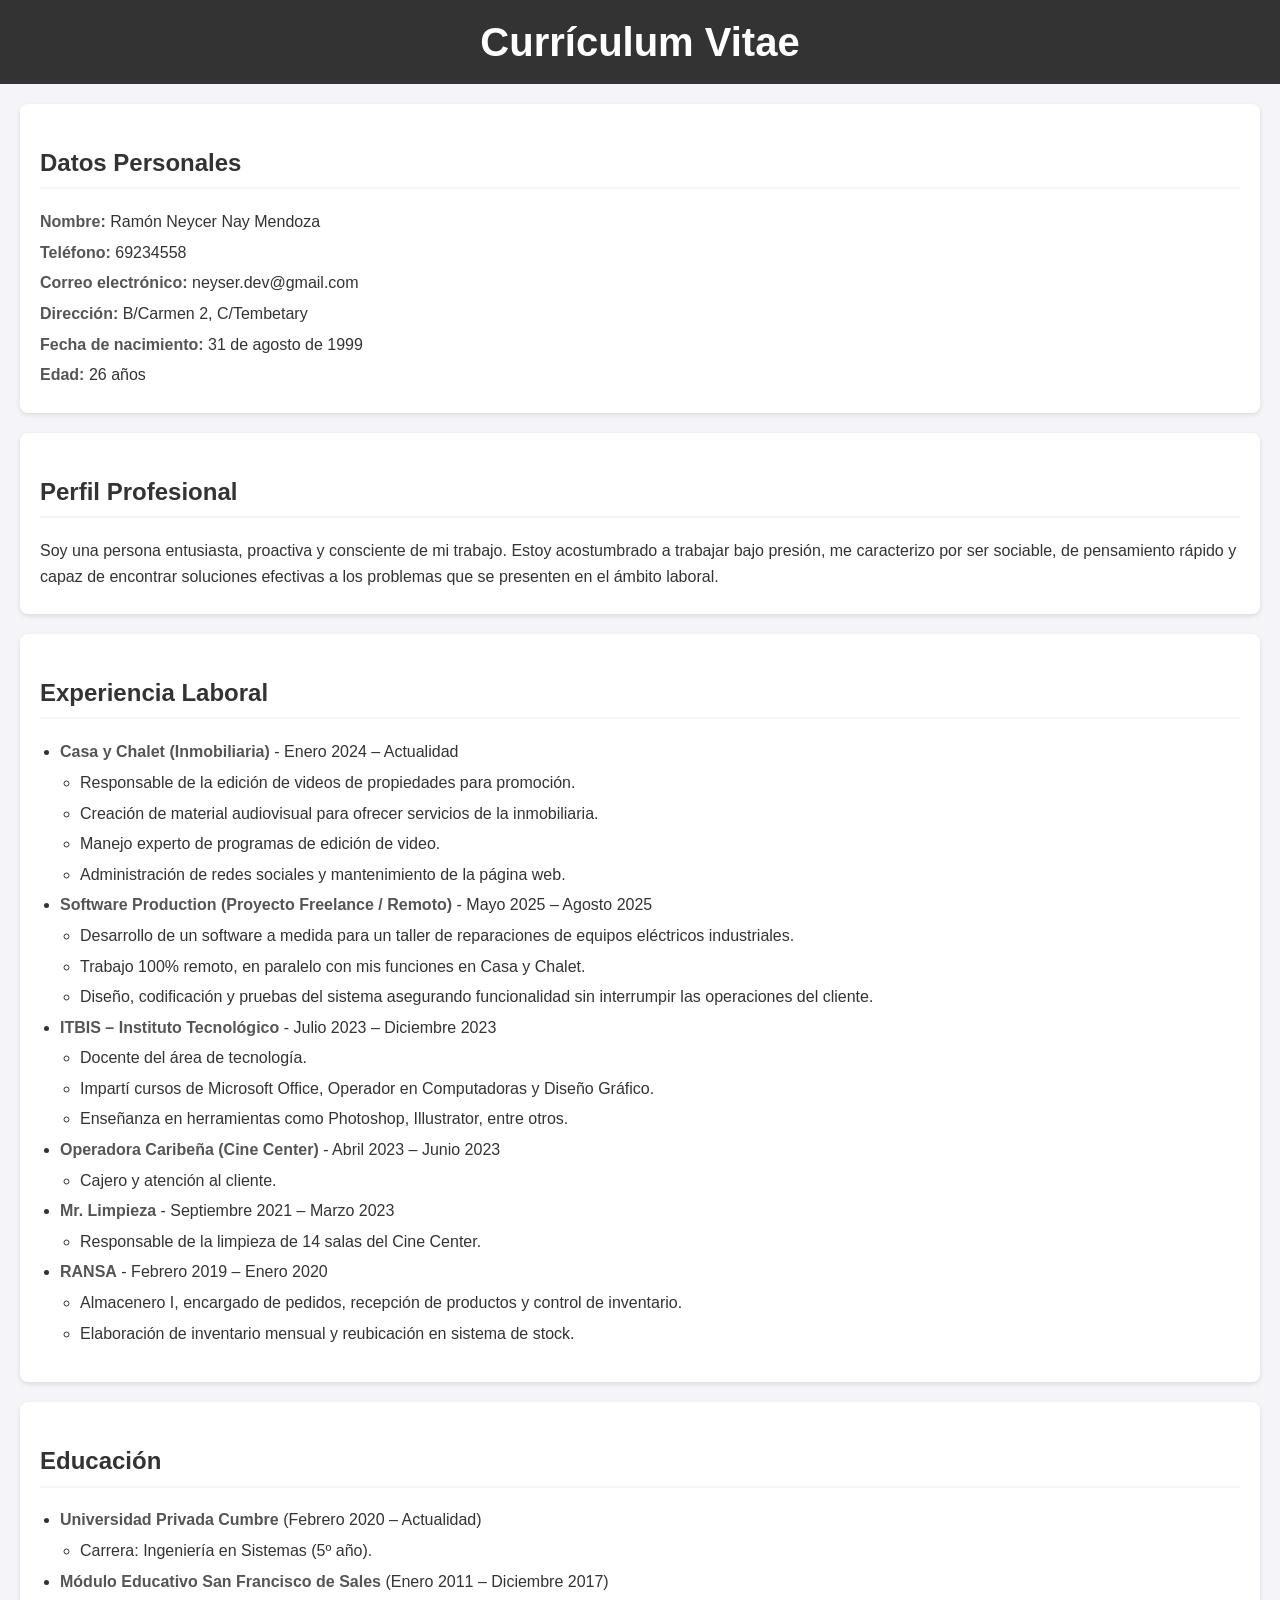
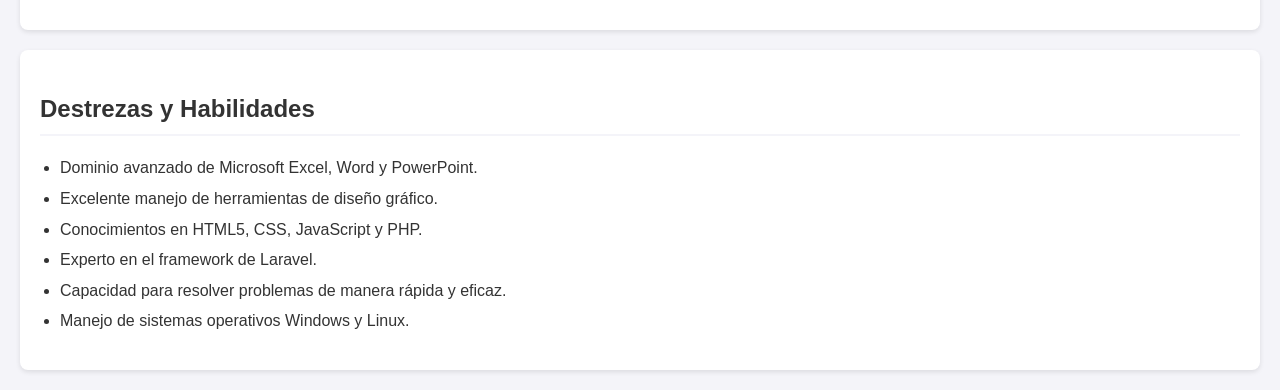
==== index.html @ 0946c5b8 "Primer commit" ====
<!DOCTYPE html>
<html lang="es">
<head>
    <meta charset="UTF-8">
    <meta name="viewport" content="width=device-width, initial-scale=1.0">
    <title>Currículum Vitae</title>
    <link rel="stylesheet" href="style.css">
</head>
<body>
    <header>
        <h1>Currículum Vitae</h1>
    </header>
    <section>
        <h2>Datos Personales</h2>
        <p><strong>Nombre:</strong> Ramón Neycer Nay Mendoza</p>
        <p><strong>Teléfono:</strong> 69234558</p>
        <p><strong>Correo electrónico:</strong> neyser.dev@gmail.com</p>
        <p><strong>Dirección:</strong> B/Carmen 2, C/Tembetary</p>
        <p><strong>Fecha de nacimiento:</strong> 31 de agosto de 1999</p>
        <p><strong>Edad:</strong> 26 años</p>
    </section>
    <section>
        <h2>Perfil Profesional</h2>
        <p>Soy una persona entusiasta, proactiva y consciente de mi trabajo. Estoy acostumbrado a trabajar bajo presión, me caracterizo por ser sociable, de pensamiento rápido y capaz de encontrar soluciones efectivas a los problemas que se presenten en el ámbito laboral.</p>
    </section>
    <section>
        <h2>Experiencia Laboral</h2>
        <ul>
            <li><strong>Casa y Chalet (Inmobiliaria)</strong> - Enero 2024 – Actualidad
                <ul>
                    <li>Responsable de la edición de videos de propiedades para promoción.</li>
                    <li>Creación de material audiovisual para ofrecer servicios de la inmobiliaria.</li>
                    <li>Manejo experto de programas de edición de video.</li>
                    <li>Administración de redes sociales y mantenimiento de la página web.</li>
                </ul>
            </li>
            <li><strong>Software Production (Proyecto Freelance / Remoto)</strong> - Mayo 2025 – Agosto 2025
                <ul>
                    <li>Desarrollo de un software a medida para un taller de reparaciones de equipos eléctricos industriales.</li>
                    <li>Trabajo 100% remoto, en paralelo con mis funciones en Casa y Chalet.</li>
                    <li>Diseño, codificación y pruebas del sistema asegurando funcionalidad sin interrumpir las operaciones del cliente.</li>
                </ul>
            </li>
            <li><strong>ITBIS – Instituto Tecnológico</strong> - Julio 2023 – Diciembre 2023
                <ul>
                    <li>Docente del área de tecnología.</li>
                    <li>Impartí cursos de Microsoft Office, Operador en Computadoras y Diseño Gráfico.</li>
                    <li>Enseñanza en herramientas como Photoshop, Illustrator, entre otros.</li>
                </ul>
            </li>
            <li><strong>Operadora Caribeña (Cine Center)</strong> - Abril 2023 – Junio 2023
                <ul>
                    <li>Cajero y atención al cliente.</li>
                </ul>
            </li>
            <li><strong>Mr. Limpieza</strong> - Septiembre 2021 – Marzo 2023
                <ul>
                    <li>Responsable de la limpieza de 14 salas del Cine Center.</li>
                </ul>
            </li>
            <li><strong>RANSA</strong> - Febrero 2019 – Enero 2020
                <ul>
                    <li>Almacenero I, encargado de pedidos, recepción de productos y control de inventario.</li>
                    <li>Elaboración de inventario mensual y reubicación en sistema de stock.</li>
                </ul>
            </li>
        </ul>
    </section>
    <section>
        <h2>Educación</h2>
        <ul>
            <li><strong>Universidad Privada Cumbre</strong> (Febrero 2020 – Actualidad)
                <ul>
                    <li>Carrera: Ingeniería en Sistemas (5º año).</li>
                </ul>
            </li>
            <li><strong>Módulo Educativo San Francisco de Sales</strong> (Enero 2011 – Diciembre 2017)</li>
        </ul>
    </section>
    <section>
        <h2>Destrezas y Habilidades</h2>
        <ul>
            <li>Dominio avanzado de Microsoft Excel, Word y PowerPoint.</li>
            <li>Excelente manejo de herramientas de diseño gráfico.</li>
            <li>Conocimientos en HTML5, CSS, JavaScript y PHP.</li>
            <li>Experto en el framework de Laravel.</li>
            <li>Capacidad para resolver problemas de manera rápida y eficaz.</li>
            <li>Manejo de sistemas operativos Windows y Linux.</li>
        </ul>
    </section>
</body>
</html>
---- style.css ----
body {
    font-family: Arial, sans-serif;
    line-height: 1.6;
    margin: 0;
    padding: 0;
    background-color: #f4f4f9;
    color: #333;
}

header {
    background: #333;
    color: #fff;
    padding: 10px 0;
    text-align: center;
}

h1 {
    margin: 0;
    font-size: 2.5em;
}

section {
    margin: 20px;
    padding: 20px;
    background: #fff;
    border-radius: 8px;
    box-shadow: 0 2px 5px rgba(0, 0, 0, 0.1);
}

h2 {
    color: #333;
    border-bottom: 2px solid #f4f4f9;
    padding-bottom: 5px;
}

p, li {
    margin: 5px 0;
}

ul {
    padding-left: 20px;
}

strong {
    color: #555;
}
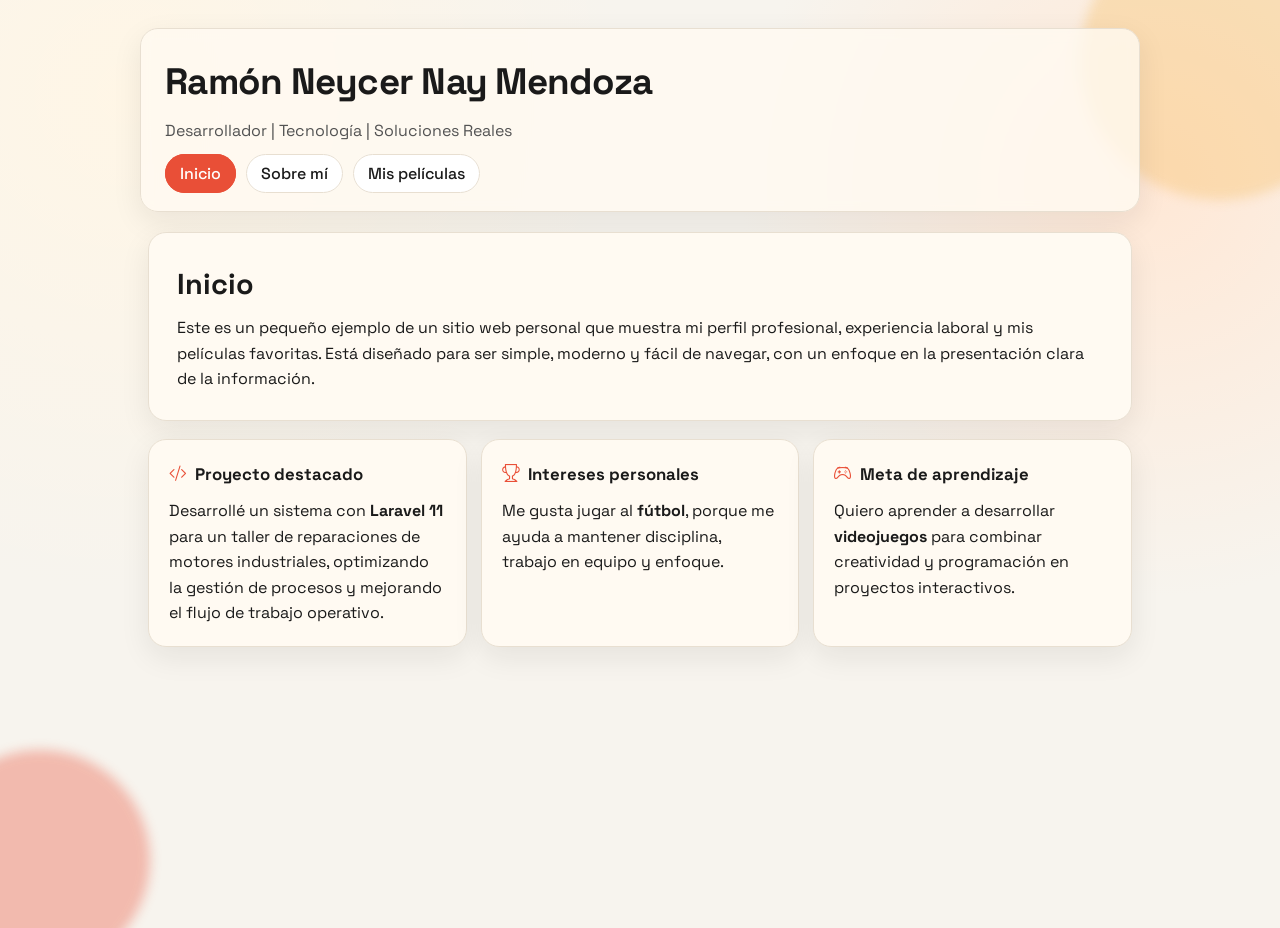
==== commit 225d40d8: "se agrego dos paginas de navegacion sobre y peliculas y se rediseño el pequeño sitio web personal de" ====
--- a/index.html
+++ b/index.html
@@ -1,92 +1,71 @@
 <!DOCTYPE html>
 <html lang="es">
 <head>
-    <meta charset="UTF-8">
-    <meta name="viewport" content="width=device-width, initial-scale=1.0">
-    <title>Currículum Vitae</title>
-    <link rel="stylesheet" href="style.css">
+    <meta charset="UTF-8" />
+    <meta name="viewport" content="width=device-width, initial-scale=1.0" />
+    <title>Inicio - Mi Sitio Web</title>
+
+    <!-- Tipografía -->
+    <link rel="preconnect" href="https://fonts.googleapis.com" />
+    <link rel="preconnect" href="https://fonts.gstatic.com" crossorigin />
+    <link href="https://fonts.googleapis.com/css2?family=Space+Grotesk:wght@400;500;700&display=swap" rel="stylesheet" />
+
+    <!-- Iconos minimalistas -->
+    <link rel="stylesheet" href="https://cdn.jsdelivr.net/npm/bootstrap-icons@1.11.3/font/bootstrap-icons.min.css" />
+
+    <link rel="stylesheet" href="style.css" />
 </head>
 <body>
-    <header>
-        <h1>Currículum Vitae</h1>
+    <div class="bg-shape shape-1"></div>
+    <div class="bg-shape shape-2"></div>
+
+    <header class="site-header">
+        <h1>Ramón Neycer Nay Mendoza</h1>
+        <p class="subtitle">Desarrollador | Tecnología | Soluciones Reales</p>
+
+        <nav>
+            <ul class="nav-list">
+                <li><a href="index.html" class="active">Inicio</a></li>
+                <li><a href="sobre-mi.html">Sobre mí</a></li>
+                <li><a href="mis-peliculas.html">Mis películas</a></li>
+            </ul>
+        </nav>
     </header>
-    <section>
-        <h2>Datos Personales</h2>
-        <p><strong>Nombre:</strong> Ramón Neycer Nay Mendoza</p>
-        <p><strong>Teléfono:</strong> 69234558</p>
-        <p><strong>Correo electrónico:</strong> neyser.dev@gmail.com</p>
-        <p><strong>Dirección:</strong> B/Carmen 2, C/Tembetary</p>
-        <p><strong>Fecha de nacimiento:</strong> 31 de agosto de 1999</p>
-        <p><strong>Edad:</strong> 26 años</p>
-    </section>
-    <section>
-        <h2>Perfil Profesional</h2>
-        <p>Soy una persona entusiasta, proactiva y consciente de mi trabajo. Estoy acostumbrado a trabajar bajo presión, me caracterizo por ser sociable, de pensamiento rápido y capaz de encontrar soluciones efectivas a los problemas que se presenten en el ámbito laboral.</p>
-    </section>
-    <section>
-        <h2>Experiencia Laboral</h2>
-        <ul>
-            <li><strong>Casa y Chalet (Inmobiliaria)</strong> - Enero 2024 – Actualidad
-                <ul>
-                    <li>Responsable de la edición de videos de propiedades para promoción.</li>
-                    <li>Creación de material audiovisual para ofrecer servicios de la inmobiliaria.</li>
-                    <li>Manejo experto de programas de edición de video.</li>
-                    <li>Administración de redes sociales y mantenimiento de la página web.</li>
-                </ul>
-            </li>
-            <li><strong>Software Production (Proyecto Freelance / Remoto)</strong> - Mayo 2025 – Agosto 2025
-                <ul>
-                    <li>Desarrollo de un software a medida para un taller de reparaciones de equipos eléctricos industriales.</li>
-                    <li>Trabajo 100% remoto, en paralelo con mis funciones en Casa y Chalet.</li>
-                    <li>Diseño, codificación y pruebas del sistema asegurando funcionalidad sin interrumpir las operaciones del cliente.</li>
-                </ul>
-            </li>
-            <li><strong>ITBIS – Instituto Tecnológico</strong> - Julio 2023 – Diciembre 2023
-                <ul>
-                    <li>Docente del área de tecnología.</li>
-                    <li>Impartí cursos de Microsoft Office, Operador en Computadoras y Diseño Gráfico.</li>
-                    <li>Enseñanza en herramientas como Photoshop, Illustrator, entre otros.</li>
-                </ul>
-            </li>
-            <li><strong>Operadora Caribeña (Cine Center)</strong> - Abril 2023 – Junio 2023
-                <ul>
-                    <li>Cajero y atención al cliente.</li>
-                </ul>
-            </li>
-            <li><strong>Mr. Limpieza</strong> - Septiembre 2021 – Marzo 2023
-                <ul>
-                    <li>Responsable de la limpieza de 14 salas del Cine Center.</li>
-                </ul>
-            </li>
-            <li><strong>RANSA</strong> - Febrero 2019 – Enero 2020
-                <ul>
-                    <li>Almacenero I, encargado de pedidos, recepción de productos y control de inventario.</li>
-                    <li>Elaboración de inventario mensual y reubicación en sistema de stock.</li>
-                </ul>
-            </li>
-        </ul>
-    </section>
-    <section>
-        <h2>Educación</h2>
-        <ul>
-            <li><strong>Universidad Privada Cumbre</strong> (Febrero 2020 – Actualidad)
-                <ul>
-                    <li>Carrera: Ingeniería en Sistemas (5º año).</li>
-                </ul>
-            </li>
-            <li><strong>Módulo Educativo San Francisco de Sales</strong> (Enero 2011 – Diciembre 2017)</li>
-        </ul>
-    </section>
-    <section>
-        <h2>Destrezas y Habilidades</h2>
-        <ul>
-            <li>Dominio avanzado de Microsoft Excel, Word y PowerPoint.</li>
-            <li>Excelente manejo de herramientas de diseño gráfico.</li>
-            <li>Conocimientos en HTML5, CSS, JavaScript y PHP.</li>
-            <li>Experto en el framework de Laravel.</li>
-            <li>Capacidad para resolver problemas de manera rápida y eficaz.</li>
-            <li>Manejo de sistemas operativos Windows y Linux.</li>
-        </ul>
-    </section>
+
+    <main class="container">
+        <section class="hero reveal">
+            <h2>Inicio</h2>
+            <p>
+                Este es un pequeño ejemplo de un sitio web personal que muestra mi perfil profesional, experiencia laboral y mis películas favoritas. Está diseñado para ser simple, moderno y fácil de navegar, con un enfoque en la presentación clara de la información.
+            </p>
+        </section>
+
+        <section class="grid-cards reveal">
+            <article class="card">
+                <h3><i class="bi bi-code-slash"></i> Proyecto destacado</h3>
+                <p>
+                    Desarrollé un sistema con <strong>Laravel 11</strong> para un taller de reparaciones
+                    de motores industriales, optimizando la gestión de procesos y mejorando el
+                    flujo de trabajo operativo.
+                </p>
+            </article>
+
+            <article class="card">
+                <h3><i class="bi bi-trophy"></i> Intereses personales</h3>
+                <p>
+                    Me gusta jugar al <strong>fútbol</strong>, porque me ayuda a mantener disciplina,
+                    trabajo en equipo y enfoque.
+                </p>
+            </article>
+
+            <article class="card">
+                <h3><i class="bi bi-controller"></i> Meta de aprendizaje</h3>
+                <p>
+                    Quiero aprender a desarrollar <strong>videojuegos</strong> para combinar creatividad
+                    y programación en proyectos interactivos.
+                </p>
+            </article>
+        </section>
+    </main>
 </body>
 </html>
--- a/style.css
+++ b/style.css
@@ -1,46 +1,343 @@
-body {
-    font-family: Arial, sans-serif;
-    line-height: 1.6;
+:root {
+    --bg: #f7f4ee;
+    --paper: #fffaf2;
+    --ink: #1a1a1a;
+    --muted: #535353;
+    --accent: #e94f37;
+    --accent-2: #f6bd60;
+    --line: #e8dfd1;
+    --shadow: 0 10px 30px rgba(26, 26, 26, 0.08);
+}
+
+* {
+    box-sizing: border-box;
     margin: 0;
     padding: 0;
-    background-color: #f4f4f9;
-    color: #333;
-}
-
-header {
-    background: #333;
+}
+
+body {
+    font-family: "Space Grotesk", sans-serif;
+    background:
+        radial-gradient(circle at 10% 10%, #fff6e6 0%, transparent 35%),
+        radial-gradient(circle at 90% 20%, #ffe8d6 0%, transparent 30%),
+        var(--bg);
+    color: var(--ink);
+    min-height: 100vh;
+    overflow-x: hidden;
+    line-height: 1.6;
+    position: relative;
+}
+
+.bg-shape {
+    position: fixed;
+    z-index: -1;
+    border-radius: 50%;
+    filter: blur(6px);
+    opacity: 0.35;
+}
+
+.shape-1 {
+    width: 280px;
+    height: 280px;
+    background: var(--accent-2);
+    top: -80px;
+    right: -80px;
+}
+
+.shape-2 {
+    width: 220px;
+    height: 220px;
+    background: var(--accent);
+    bottom: -70px;
+    left: -70px;
+}
+
+.site-header {
+    max-width: 1000px;
+    margin: 28px auto 0;
+    padding: 24px;
+    border: 1px solid var(--line);
+    background: rgba(255, 250, 242, 0.8);
+    backdrop-filter: blur(6px);
+    border-radius: 18px;
+    box-shadow: var(--shadow);
+    animation: fadeInDown 0.8s ease;
+}
+
+.site-header h1 {
+    font-size: clamp(1.6rem, 3vw, 2.3rem);
+    letter-spacing: -0.02em;
+}
+
+.subtitle {
+    color: var(--muted);
+    margin-top: 6px;
+    margin-bottom: 18px;
+}
+
+.nav-list {
+    list-style: none;
+    display: flex;
+    flex-wrap: wrap;
+    gap: 10px;
+}
+
+.nav-list a {
+    text-decoration: none;
+    color: var(--ink);
+    border: 1px solid var(--line);
+    padding: 8px 14px;
+    border-radius: 999px;
+    font-weight: 500;
+    transition: all 0.25s ease;
+    background: #fff;
+}
+
+.nav-list a:hover,
+.nav-list a.active {
+    background: var(--accent);
     color: #fff;
-    padding: 10px 0;
-    text-align: center;
-}
-
-h1 {
-    margin: 0;
-    font-size: 2.5em;
-}
-
-section {
-    margin: 20px;
+    border-color: var(--accent);
+    transform: translateY(-1px);
+}
+
+.container {
+    max-width: 1000px;
+    margin: 20px auto 40px;
+    padding: 0 8px;
+}
+
+.hero,
+.card {
+    background: var(--paper);
+    border: 1px solid var(--line);
+    border-radius: 18px;
+    box-shadow: var(--shadow);
+}
+
+.hero {
+    padding: 28px;
+    margin-bottom: 18px;
+}
+
+.hero h2 {
+    font-size: clamp(1.3rem, 2.5vw, 1.8rem);
+    margin-bottom: 8px;
+}
+
+.grid-cards {
+    display: grid;
+    grid-template-columns: repeat(12, 1fr);
+    gap: 14px;
+}
+
+.card {
+    grid-column: span 4;
     padding: 20px;
+    transition: transform 0.25s ease, box-shadow 0.25s ease;
+}
+
+.card:hover {
+    transform: translateY(-4px);
+    box-shadow: 0 14px 32px rgba(26, 26, 26, 0.12);
+}
+
+.card h3 {
+    display: flex;
+    align-items: center;
+    gap: 8px;
+    margin-bottom: 10px;
+    font-size: 1.05rem;
+}
+
+.card i {
+    color: var(--accent);
+    font-size: 1.1rem;
+}
+
+.reveal {
+    opacity: 0;
+    transform: translateY(14px);
+    animation: revealUp 0.7s ease forwards;
+}
+
+.grid-cards.reveal {
+    animation-delay: 0.15s;
+}
+
+@keyframes fadeInDown {
+    from {
+        opacity: 0;
+        transform: translateY(-10px);
+    }
+    to {
+        opacity: 1;
+        transform: translateY(0);
+    }
+}
+
+@keyframes revealUp {
+    to {
+        opacity: 1;
+        transform: translateY(0);
+    }
+}
+
+@media (max-width: 900px) {
+    .card {
+        grid-column: span 6;
+    }
+}
+
+@media (max-width: 620px) {
+    .site-header {
+        margin: 16px 12px 0;
+        padding: 18px;
+    }
+
+    .container {
+        margin-top: 14px;
+        padding: 0 12px 20px;
+    }
+
+    .card,
+    .hero {
+        padding: 16px;
+    }
+
+    .card {
+        grid-column: span 12;
+    }
+}
+
+/* --- Carrusel de peliculas --- */
+.carousel {
+    position: relative;
+    display: grid;
+    grid-template-columns: 52px 1fr 52px;
+    align-items: center;
+    gap: 12px;
+    margin-top: 8px;
+}
+
+.carousel-viewport {
+    overflow: hidden;
+    border-radius: 20px;
+}
+
+.carousel-track {
+    display: flex;
+    transition: transform 0.6s ease;
+    will-change: transform;
+}
+
+.movie-slide {
+    min-width: 100%;
+    padding: 6px;
+    display: grid;
+    place-items: center;
+}
+
+.movie-card {
+    width: min(100%, 420px);
+    background: var(--paper);
+    border: 1px solid var(--line);
+    border-radius: 20px;
+    box-shadow: var(--shadow);
+    overflow: hidden;
+    transform: translateY(0) scale(1);
+    transition: transform 0.35s ease, box-shadow 0.35s ease, border-color 0.35s ease;
+}
+
+.movie-card:hover {
+    transform: translateY(-8px) scale(1.01);
+    border-color: var(--accent);
+    box-shadow: 0 18px 38px rgba(26, 26, 26, 0.18);
+}
+
+.movie-poster {
+    width: 100%;
+    aspect-ratio: 2 / 3;
+    object-fit: cover;
+    display: block;
+    filter: saturate(0.92);
+    transition: filter 0.35s ease, transform 0.35s ease;
+}
+
+.movie-card:hover .movie-poster {
+    filter: saturate(1.12) contrast(1.08);
+    transform: scale(1.03);
+}
+
+.movie-info {
+    padding: 16px 18px 18px;
+}
+
+.movie-info h3 {
+    display: flex;
+    align-items: center;
+    gap: 8px;
+    margin-bottom: 6px;
+}
+
+.movie-info i {
+    color: var(--accent);
+}
+
+.carousel-btn {
+    width: 46px;
+    height: 46px;
+    border: 1px solid var(--line);
+    border-radius: 999px;
     background: #fff;
-    border-radius: 8px;
-    box-shadow: 0 2px 5px rgba(0, 0, 0, 0.1);
-}
-
-h2 {
-    color: #333;
-    border-bottom: 2px solid #f4f4f9;
-    padding-bottom: 5px;
-}
-
-p, li {
-    margin: 5px 0;
-}
-
-ul {
-    padding-left: 20px;
-}
-
-strong {
-    color: #555;
+    color: var(--ink);
+    cursor: pointer;
+    display: grid;
+    place-items: center;
+    transition: all 0.25s ease;
+}
+
+.carousel-btn:hover {
+    background: var(--accent);
+    color: #fff;
+    border-color: var(--accent);
+    transform: translateY(-1px);
+}
+
+.carousel-dots {
+    display: flex;
+    justify-content: center;
+    gap: 8px;
+    margin-top: 14px;
+}
+
+.dot {
+    width: 10px;
+    height: 10px;
+    border-radius: 999px;
+    border: none;
+    background: #d8cdbb;
+    cursor: pointer;
+    transition: all 0.2s ease;
+}
+
+.dot.active {
+    width: 26px;
+    background: var(--accent);
+}
+
+@media (max-width: 680px) {
+    .carousel {
+        grid-template-columns: 40px 1fr 40px;
+        gap: 8px;
+    }
+
+    .carousel-btn {
+        width: 36px;
+        height: 36px;
+    }
+
+    .movie-info {
+        padding: 14px;
+    }
 }
